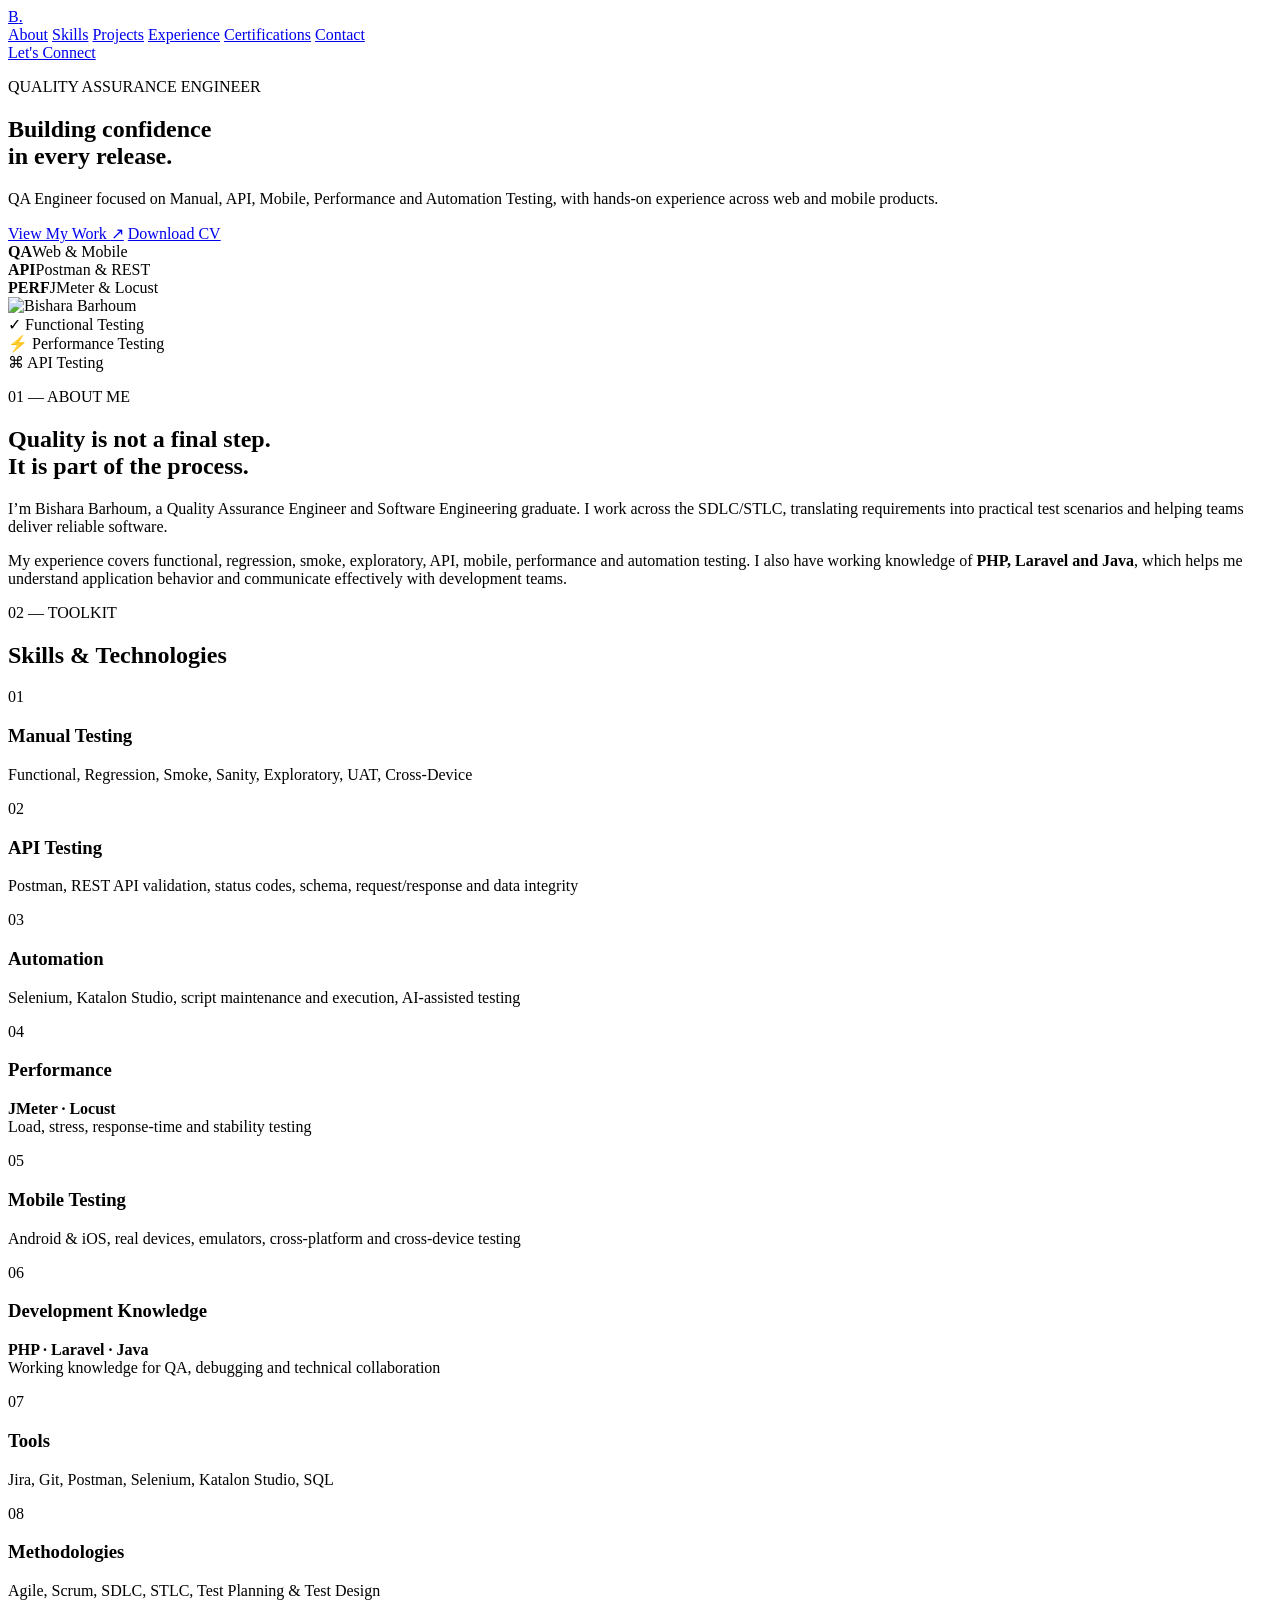
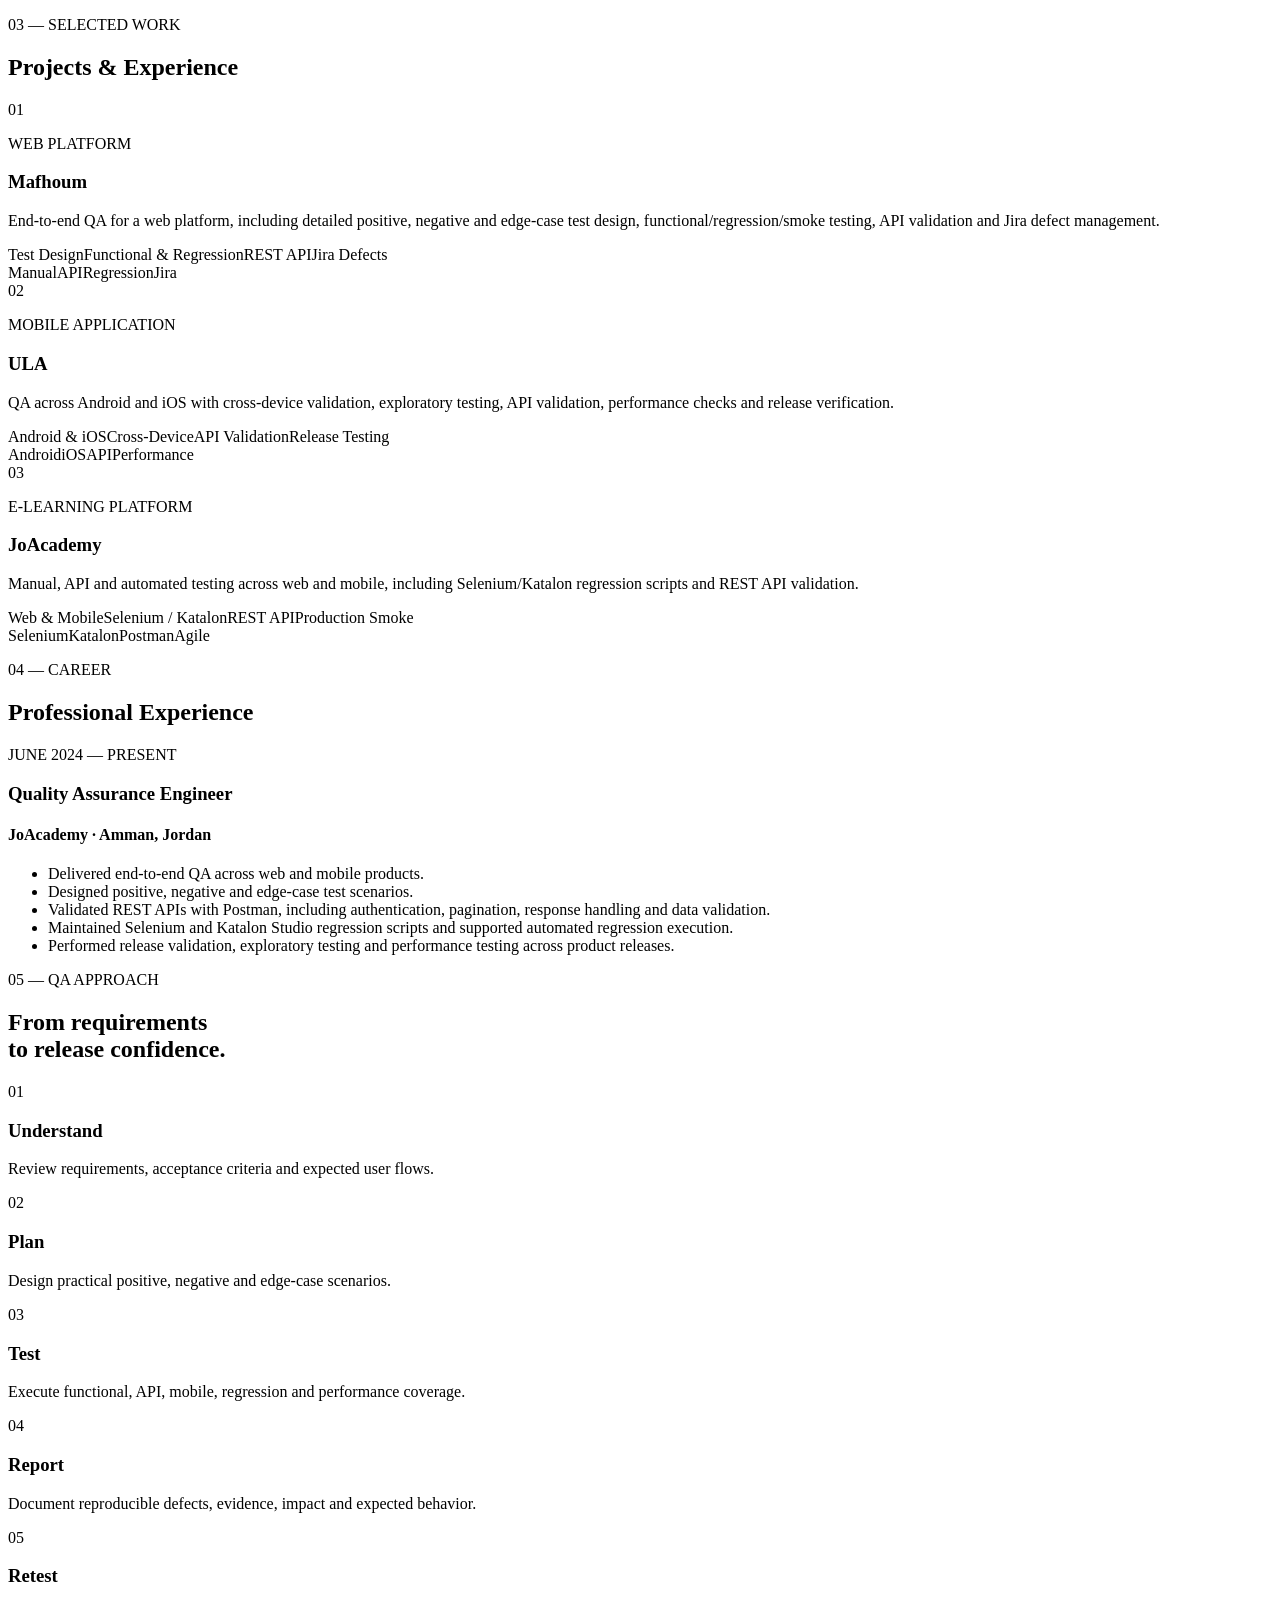
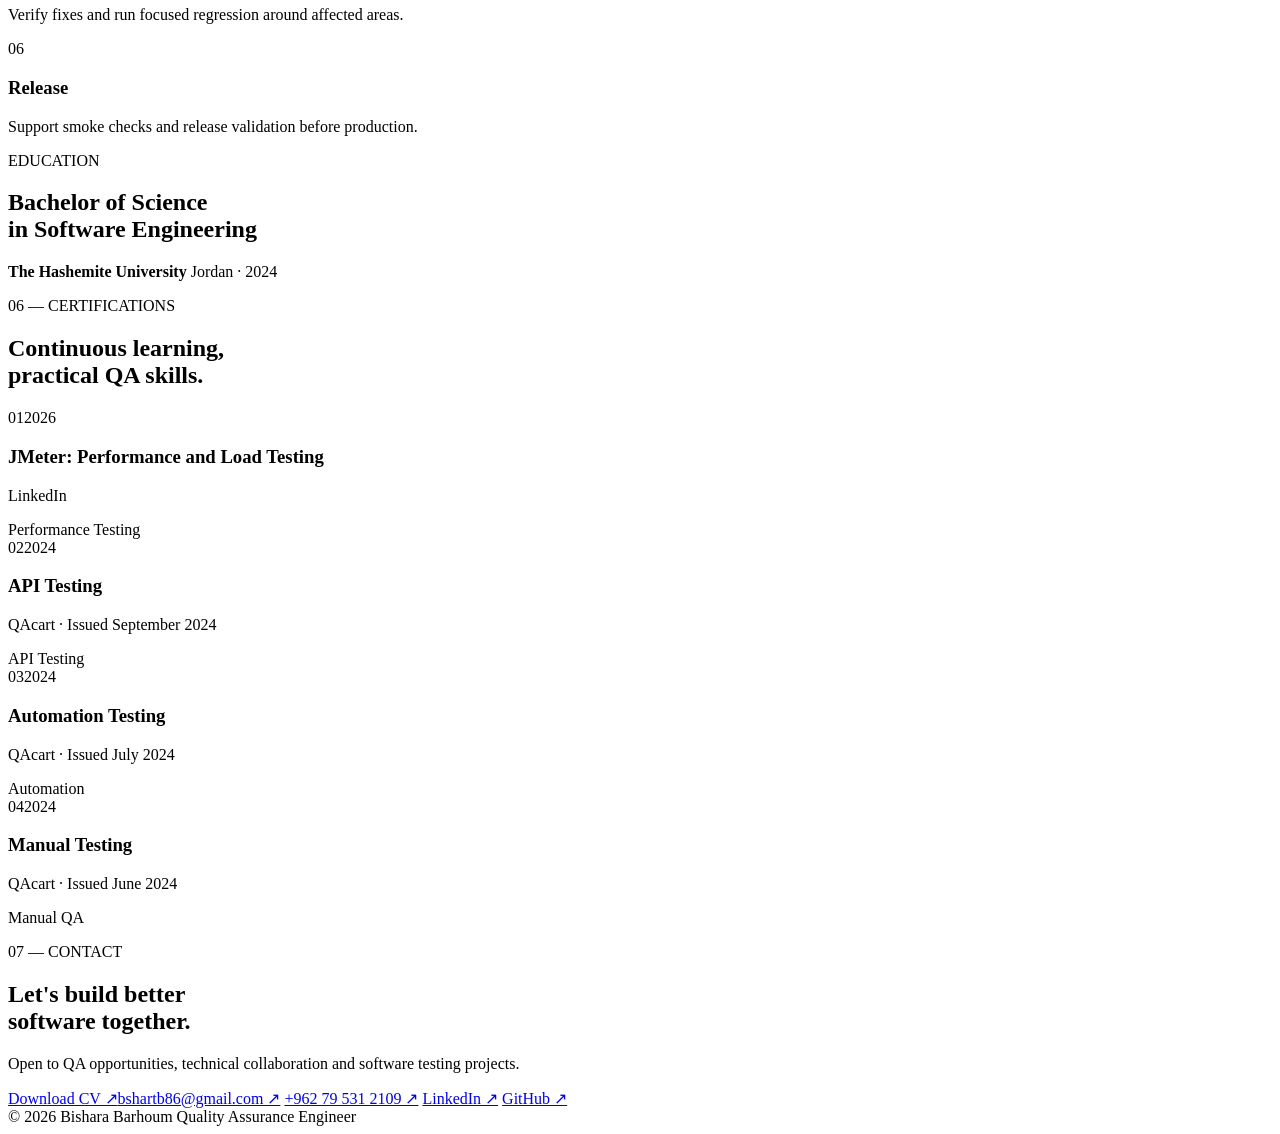
==== index.html @ f2422e17 "Add portfolio file: index.html" ====
<!DOCTYPE html>
<html lang="en">
<head>
  <meta charset="UTF-8" />
  <meta name="viewport" content="width=device-width, initial-scale=1.0" />
  <meta name="description" content="Bishara Barhoum — Quality Assurance Engineer Portfolio" />
  <title>Bishara Barhoum | QA Engineer</title>
  <link rel="preconnect" href="https://fonts.googleapis.com">
  <link rel="preconnect" href="https://fonts.gstatic.com" crossorigin>
  <link href="https://fonts.googleapis.com/css2?family=Inter:wght@400;500;600;700;800&display=swap" rel="stylesheet">
  <link rel="stylesheet" href="style.css" />
</head>
<body>
  <header class="nav">
    <a class="brand" href="#home">B<span>.</span></a>
    <nav>
      <a href="#about">About</a>
      <a href="#skills">Skills</a>
      <a href="#projects">Projects</a>
      <a href="#experience">Experience</a>
      <a href="#certifications">Certifications</a>
      <a href="#contact">Contact</a>
    </nav>
    <a class="nav-btn" href="#contact">Let's Connect</a>
  </header>

  <main>
    <section id="home" class="hero">
      <div class="hero-copy">
        <p class="eyebrow">QUALITY ASSURANCE ENGINEER</p>
        <h1>Building confidence<br>in every <span>release.</span></h1>
        <p class="lead">
          QA Engineer focused on Manual, API, Mobile, Performance and Automation Testing,
          with hands-on experience across web and mobile products.
        </p>
        <div class="hero-actions">
          <a class="btn primary" href="#projects">View My Work <span>↗</span></a>
          <a class="btn secondary" href="cv.html" target="_blank" rel="noopener">Download CV</a>
        </div>
        <div class="quick-stats">
          <div><strong>QA</strong><span>Web & Mobile</span></div>
          <div><strong>API</strong><span>Postman & REST</span></div>
          <div><strong>PERF</strong><span>JMeter & Locust</span></div>
        </div>
      </div>
      <div class="hero-visual">
        <div class="glow"></div>
        <div class="photo-card">
          <img src="assets/profile.svg" alt="Bishara Barhoum" />
        </div>
        <div class="floating-card card-one">✓ Functional Testing</div>
        <div class="floating-card card-two">⚡ Performance Testing</div>
        <div class="floating-card card-three">⌘ API Testing</div>
      </div>
    </section>

    <section id="about" class="section about">
      <div class="section-heading">
        <p class="eyebrow">01 — ABOUT ME</p>
        <h2>Quality is not a final step.<br><span>It is part of the process.</span></h2>
      </div>
      <div class="about-grid">
        <p>
          I’m Bishara Barhoum, a Quality Assurance Engineer and Software Engineering graduate.
          I work across the SDLC/STLC, translating requirements into practical test scenarios
          and helping teams deliver reliable software.
        </p>
        <p>
          My experience covers functional, regression, smoke, exploratory, API, mobile,
          performance and automation testing. I also have working knowledge of
          <strong>PHP, Laravel and Java</strong>, which helps me understand application
          behavior and communicate effectively with development teams.
        </p>
      </div>
    </section>

    <section id="skills" class="section">
      <div class="section-heading">
        <p class="eyebrow">02 — TOOLKIT</p>
        <h2>Skills & <span>Technologies</span></h2>
      </div>
      <div class="skills-grid">
        <article class="skill-card"><div class="icon">01</div><h3>Manual Testing</h3><p>Functional, Regression, Smoke, Sanity, Exploratory, UAT, Cross-Device</p></article>
        <article class="skill-card"><div class="icon">02</div><h3>API Testing</h3><p>Postman, REST API validation, status codes, schema, request/response and data integrity</p></article>
        <article class="skill-card"><div class="icon">03</div><h3>Automation</h3><p>Selenium, Katalon Studio, script maintenance and execution, AI-assisted testing</p></article>
        <article class="skill-card"><div class="icon">04</div><h3>Performance</h3><p><strong>JMeter · Locust</strong><br>Load, stress, response-time and stability testing</p></article>
        <article class="skill-card"><div class="icon">05</div><h3>Mobile Testing</h3><p>Android & iOS, real devices, emulators, cross-platform and cross-device testing</p></article>
        <article class="skill-card"><div class="icon">06</div><h3>Development Knowledge</h3><p><strong>PHP · Laravel · Java</strong><br>Working knowledge for QA, debugging and technical collaboration</p></article>
        <article class="skill-card"><div class="icon">07</div><h3>Tools</h3><p>Jira, Git, Postman, Selenium, Katalon Studio, SQL</p></article>
        <article class="skill-card"><div class="icon">08</div><h3>Methodologies</h3><p>Agile, Scrum, SDLC, STLC, Test Planning & Test Design</p></article>
      </div>
    </section>

    <section id="projects" class="section projects">
      <div class="section-heading">
        <p class="eyebrow">03 — SELECTED WORK</p>
        <h2>Projects & <span>Experience</span></h2>
      </div>
      <div class="project-list">
        <article class="project">
          <div class="project-number">01</div>
          <div>
            <p class="project-type">WEB PLATFORM</p>
            <h3>Mafhoum</h3>
            <p>End-to-end QA for a web platform, including detailed positive, negative and edge-case test design, functional/regression/smoke testing, API validation and Jira defect management.</p>
            <div class="project-details"><span>Test Design</span><span>Functional & Regression</span><span>REST API</span><span>Jira Defects</span></div>
            <div class="tags"><span>Manual</span><span>API</span><span>Regression</span><span>Jira</span></div>
          </div>
        </article>
        <article class="project">
          <div class="project-number">02</div>
          <div>
            <p class="project-type">MOBILE APPLICATION</p>
            <h3>ULA</h3>
            <p>QA across Android and iOS with cross-device validation, exploratory testing, API validation, performance checks and release verification.</p>
            <div class="project-details"><span>Android & iOS</span><span>Cross-Device</span><span>API Validation</span><span>Release Testing</span></div>
            <div class="tags"><span>Android</span><span>iOS</span><span>API</span><span>Performance</span></div>
          </div>
        </article>
        <article class="project">
          <div class="project-number">03</div>
          <div>
            <p class="project-type">E-LEARNING PLATFORM</p>
            <h3>JoAcademy</h3>
            <p>Manual, API and automated testing across web and mobile, including Selenium/Katalon regression scripts and REST API validation.</p>
            <div class="project-details"><span>Web & Mobile</span><span>Selenium / Katalon</span><span>REST API</span><span>Production Smoke</span></div>
            <div class="tags"><span>Selenium</span><span>Katalon</span><span>Postman</span><span>Agile</span></div>
          </div>
        </article>
      </div>
    </section>

    <section id="experience" class="section timeline-section">
      <div class="section-heading">
        <p class="eyebrow">04 — CAREER</p>
        <h2>Professional <span>Experience</span></h2>
      </div>
      <div class="timeline">
        <div class="timeline-item">
          <div class="timeline-dot"></div>
          <div class="timeline-date">JUNE 2024 — PRESENT</div>
          <h3>Quality Assurance Engineer</h3>
          <h4>JoAcademy · Amman, Jordan</h4>
          <ul>
            <li>Delivered end-to-end QA across web and mobile products.</li>
            <li>Designed positive, negative and edge-case test scenarios.</li>
            <li>Validated REST APIs with Postman, including authentication, pagination, response handling and data validation.</li>
            <li>Maintained Selenium and Katalon Studio regression scripts and supported automated regression execution.</li>
            <li>Performed release validation, exploratory testing and performance testing across product releases.</li>
          </ul>
        </div>
      </div>
    </section>

    <section class="section approach">
      <div class="section-heading">
        <p class="eyebrow">05 — QA APPROACH</p>
        <h2>From requirements<br><span>to release confidence.</span></h2>
      </div>
      <div class="approach-grid">
        <article><span>01</span><h3>Understand</h3><p>Review requirements, acceptance criteria and expected user flows.</p></article>
        <article><span>02</span><h3>Plan</h3><p>Design practical positive, negative and edge-case scenarios.</p></article>
        <article><span>03</span><h3>Test</h3><p>Execute functional, API, mobile, regression and performance coverage.</p></article>
        <article><span>04</span><h3>Report</h3><p>Document reproducible defects, evidence, impact and expected behavior.</p></article>
        <article><span>05</span><h3>Retest</h3><p>Verify fixes and run focused regression around affected areas.</p></article>
        <article><span>06</span><h3>Release</h3><p>Support smoke checks and release validation before production.</p></article>
      </div>
    </section>

    <section class="section education">
      <div class="edu-box">
        <div>
          <p class="eyebrow">EDUCATION</p>
          <h2>Bachelor of Science<br>in Software Engineering</h2>
        </div>
        <div class="edu-meta">
          <strong>The Hashemite University</strong>
          <span>Jordan · 2024</span>
        </div>
      </div>
    </section>


    <section id="certifications" class="section certifications">
      <div class="section-heading">
        <p class="eyebrow">06 — CERTIFICATIONS</p>
        <h2>Continuous learning,<br><span>practical QA skills.</span></h2>
      </div>
      <div class="cert-grid">
        <article class="cert-card">
          <div class="cert-top"><span>01</span><span>2026</span></div>
          <h3>JMeter: Performance and Load Testing</h3>
          <p>LinkedIn</p>
          <span class="cert-badge">Performance Testing</span>
        </article>
        <article class="cert-card">
          <div class="cert-top"><span>02</span><span>2024</span></div>
          <h3>API Testing</h3>
          <p>QAcart · Issued September 2024</p>
          <span class="cert-badge">API Testing</span>
        </article>
        <article class="cert-card">
          <div class="cert-top"><span>03</span><span>2024</span></div>
          <h3>Automation Testing</h3>
          <p>QAcart · Issued July 2024</p>
          <span class="cert-badge">Automation</span>
        </article>
        <article class="cert-card">
          <div class="cert-top"><span>04</span><span>2024</span></div>
          <h3>Manual Testing</h3>
          <p>QAcart · Issued June 2024</p>
          <span class="cert-badge">Manual QA</span>
        </article>
      </div>
    </section>

    <section id="contact" class="section contact">
      <p class="eyebrow">07 — CONTACT</p>
      <h2>Let's build better<br><span>software together.</span></h2>
      <p class="contact-copy">Open to QA opportunities, technical collaboration and software testing projects.</p>
      <div class="contact-links">
        <a href="cv.html" target="_blank" rel="noopener" class="cv-link">Download CV ↗</a><a href="mailto:bshartb86@gmail.com">bshartb86@gmail.com ↗</a>
        <a href="tel:+962795312109">+962 79 531 2109 ↗</a>
        <a href="https://www.linkedin.com/in/bishara-barhoum-b8505b319" target="_blank" rel="noopener">LinkedIn ↗</a>
        <a href="https://github.com/bshara1" target="_blank" rel="noopener">GitHub ↗</a>
      </div>
    </section>
  </main>

  <footer>
    <span>© 2026 Bishara Barhoum</span>
    <span>Quality Assurance Engineer</span>
  </footer>
  <script src="script.js"></script>
</body>
</html>
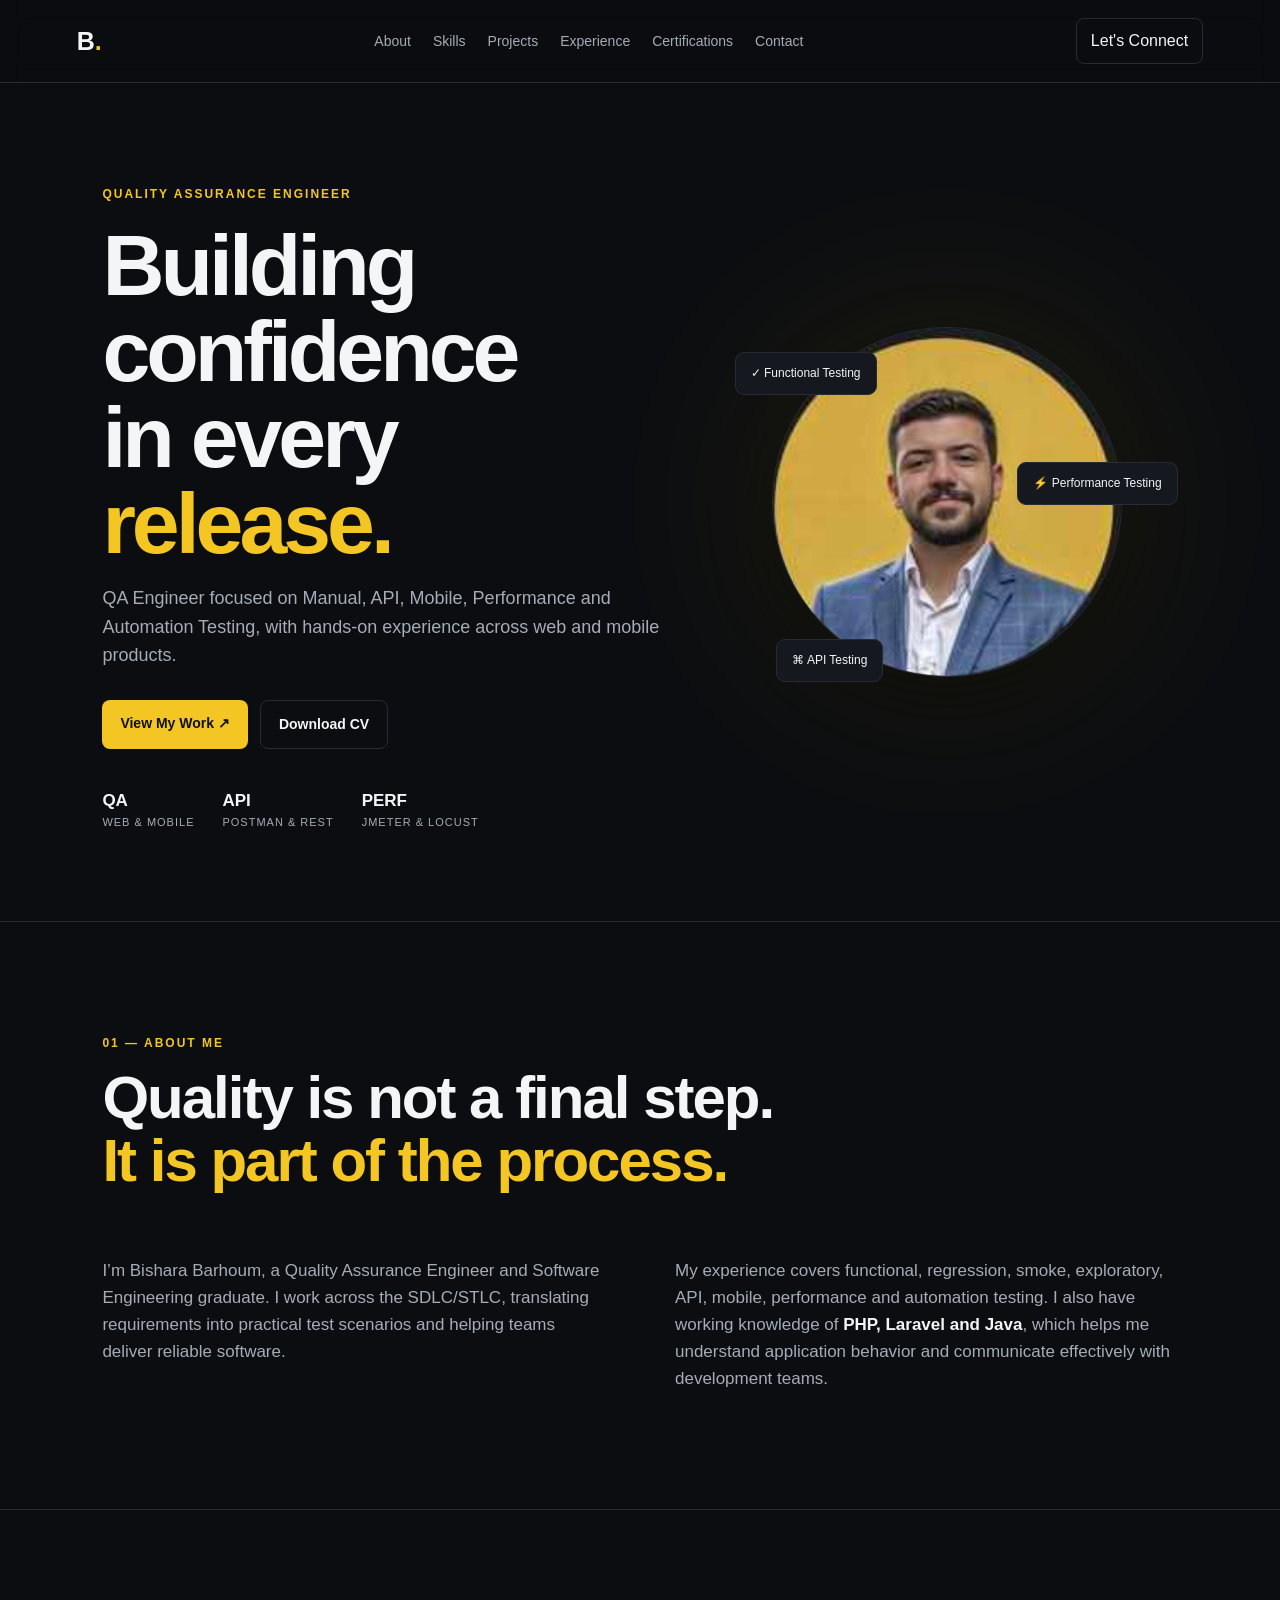
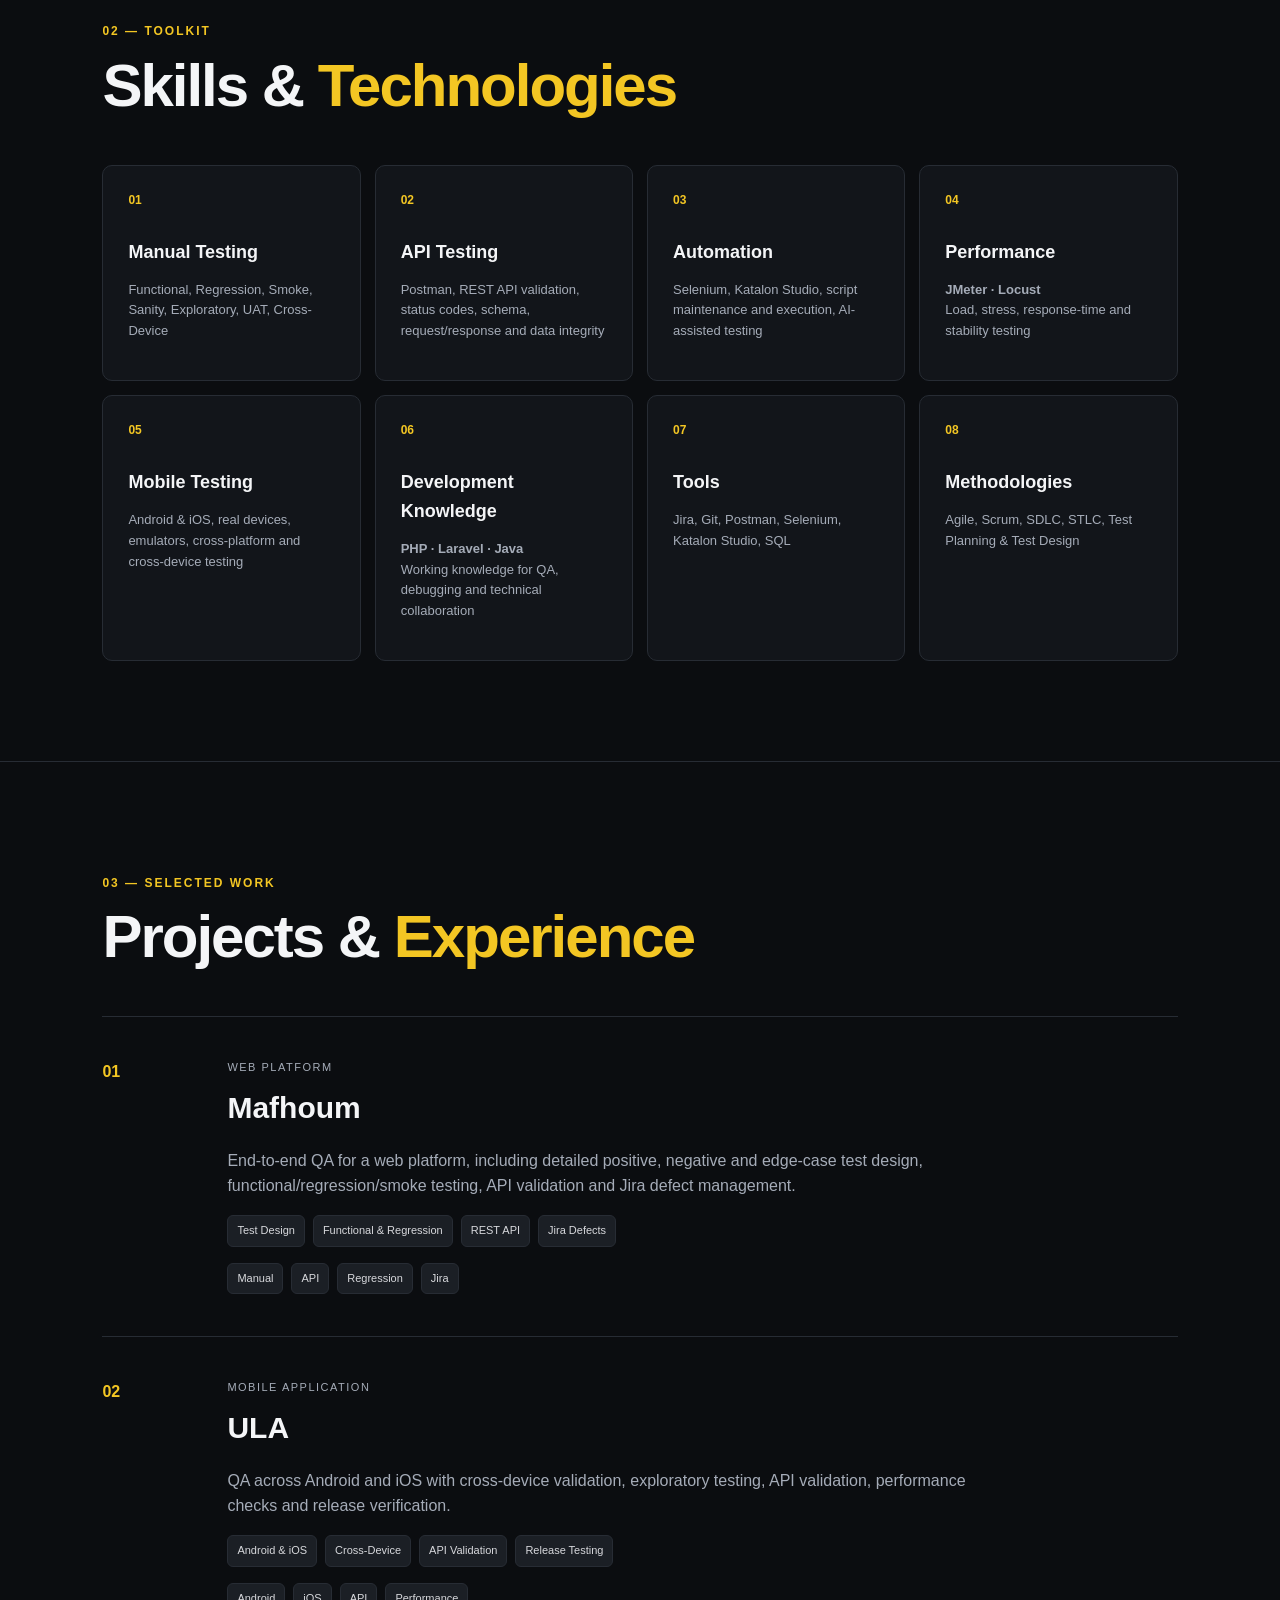
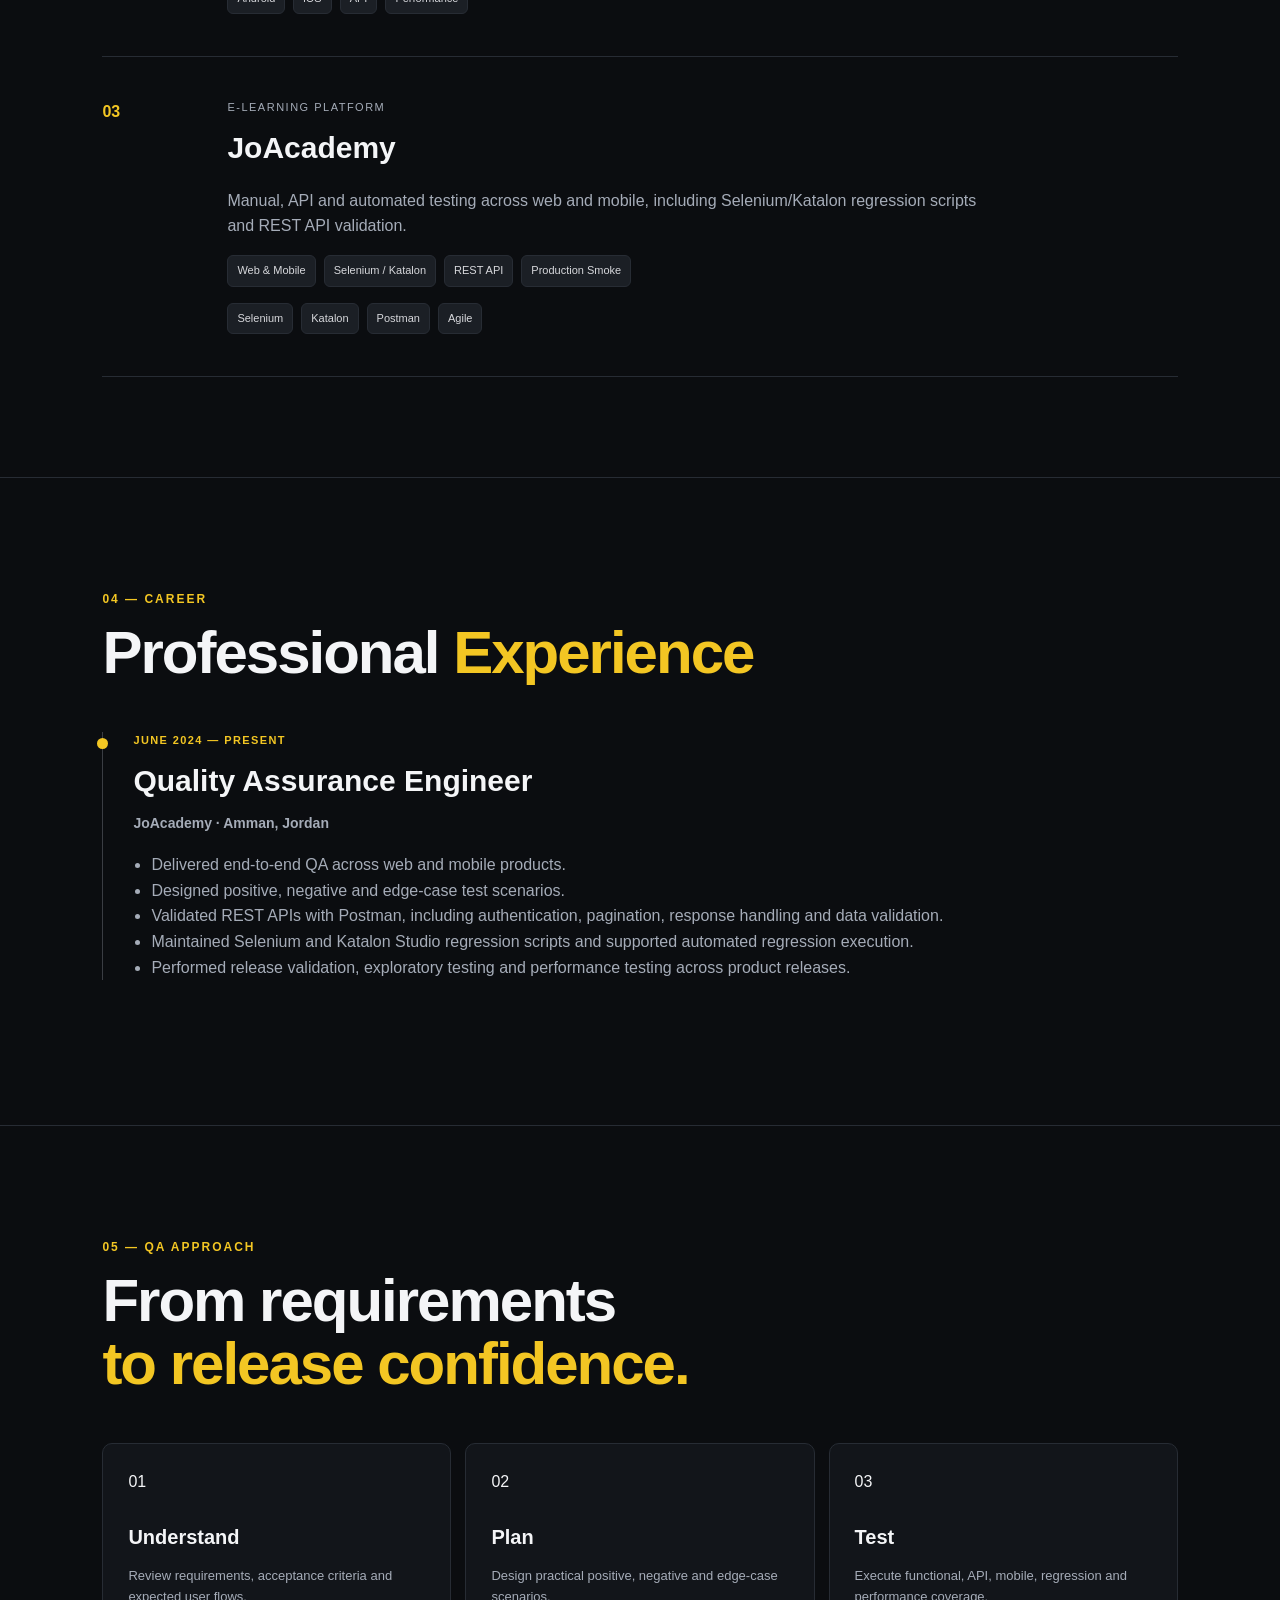
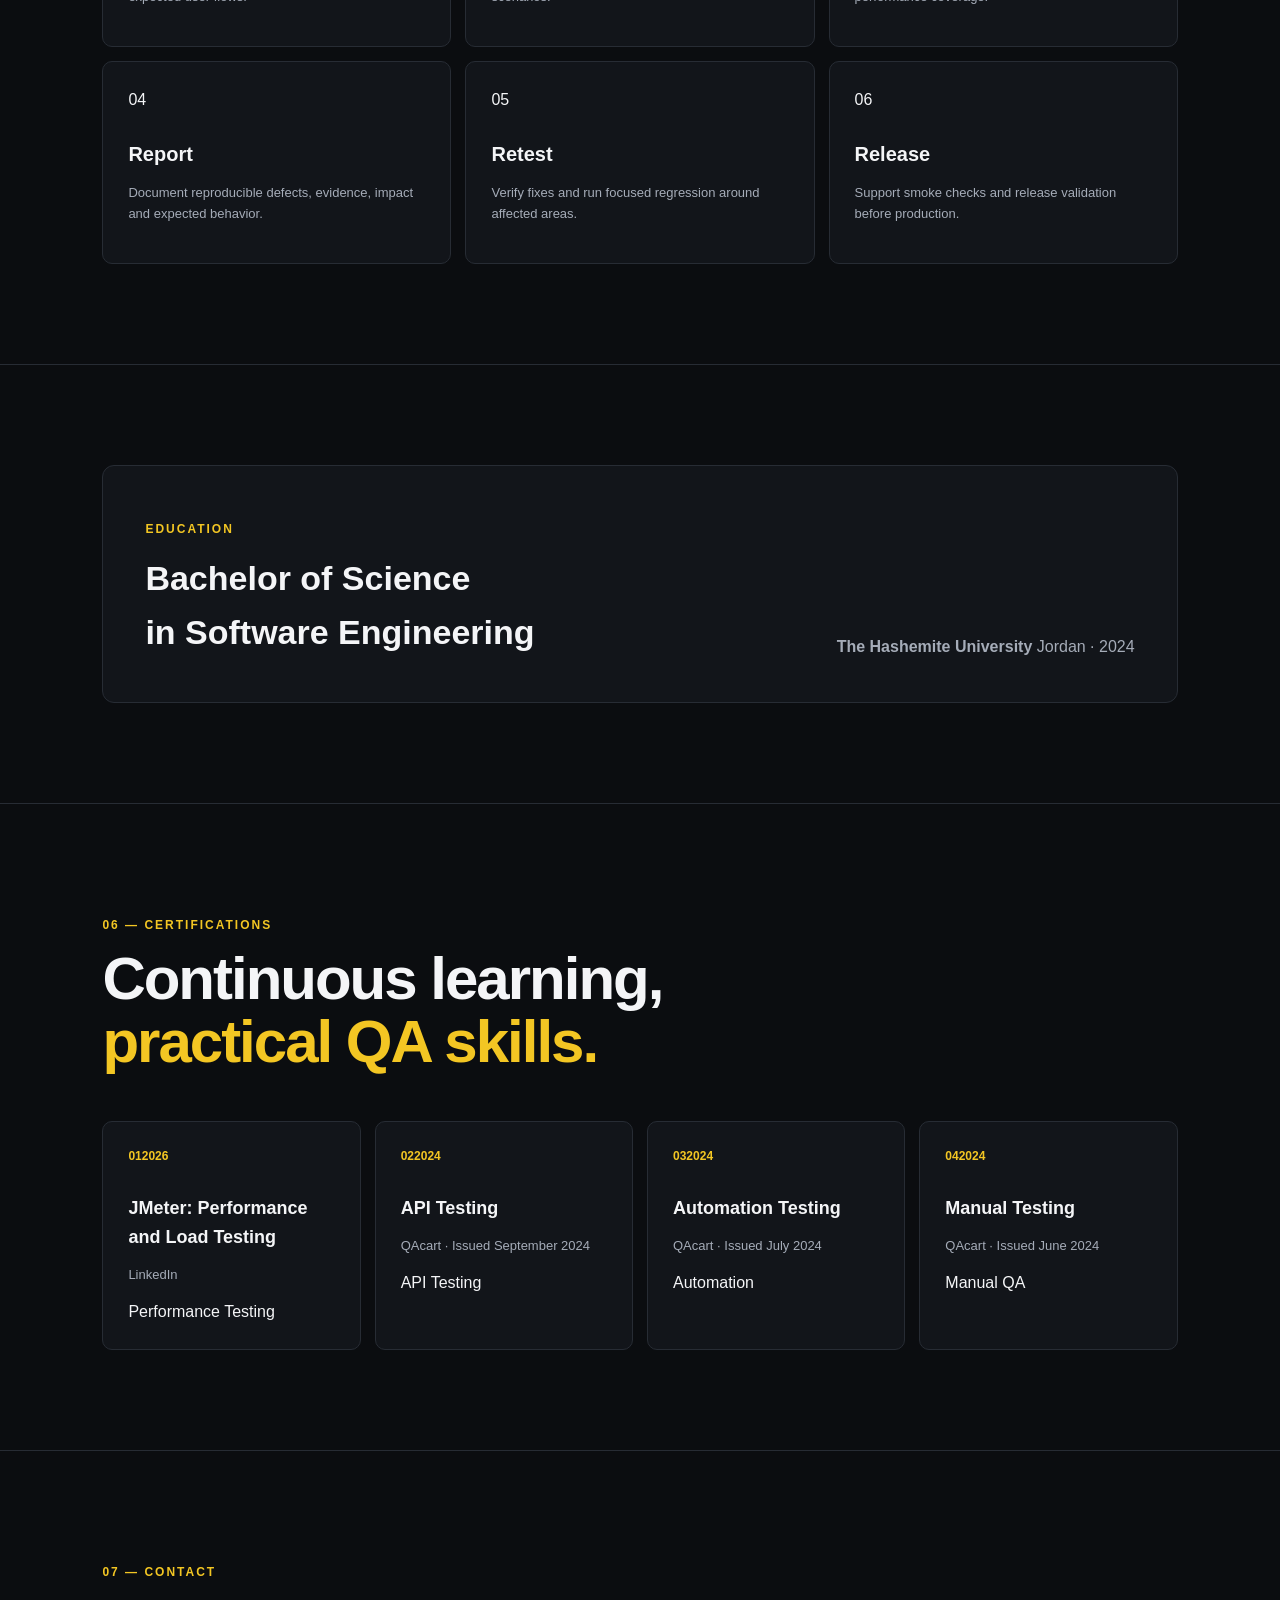
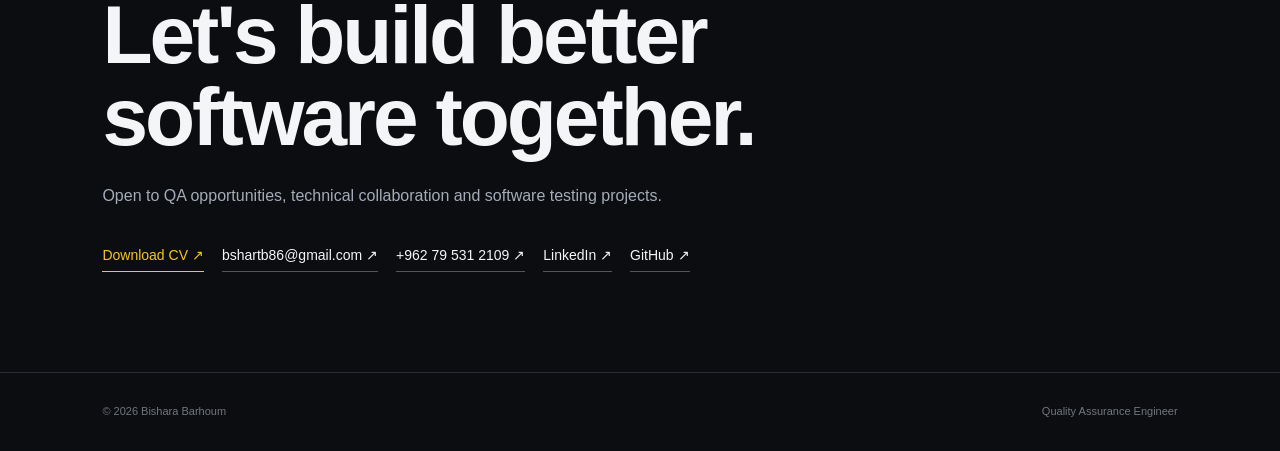
==== commit 93c59efb: "Use updated profile photo in portfolio" ====
--- a/index.html
+++ b/index.html
@@ -46,7 +46,7 @@
       <div class="hero-visual">
         <div class="glow"></div>
         <div class="photo-card">
-          <img src="assets/profile.svg" alt="Bishara Barhoum" />
+          <img src="assets/profile.jpg" alt="Bishara Barhoum" />
         </div>
         <div class="floating-card card-one">✓ Functional Testing</div>
         <div class="floating-card card-two">⚡ Performance Testing</div>
--- a/style.css
+++ b/style.css
@@ -0,0 +1 @@
+:root{--bg:#0b0d10;--panel:#12151a;--line:#272c34;--text:#f4f5f7;--muted:#a5acb8;--accent:#f3c623;--accent2:#ffd84d}*{box-sizing:border-box}html{scroll-behavior:smooth}body{margin:0;background:var(--bg);color:var(--text);font-family:Inter,Arial,sans-serif;line-height:1.6}a{color:inherit;text-decoration:none}.nav{position:sticky;top:0;z-index:20;display:flex;align-items:center;justify-content:space-between;padding:18px 6vw;background:rgba(11,13,16,.92);backdrop-filter:blur(12px);border-bottom:1px solid var(--line)}.brand{font-size:25px;font-weight:800}.brand span{color:var(--accent)}nav{display:flex;gap:22px}nav a{color:var(--muted);font-size:14px}nav a:hover{color:var(--accent)}.nav-btn{padding:9px 14px;border:1px solid var(--line);border-radius:8px}.hero{min-height:90vh;display:grid;grid-template-columns:1.1fr .9fr;gap:50px;align-items:center;padding:90px 8vw}.eyebrow,.eye brow{color:var(--accent);font-size:12px;font-weight:800;letter-spacing:2px}.hero h1{font-size:clamp(48px,7vw,86px);line-height:1;letter-spacing:-4px;margin:18px 0}.hero h1 span,.section-heading span{color:var(--accent)}.lead{max-width:700px;color:var(--muted);font-size:18px}.hero-actions{display:flex;gap:12px;margin-top:30px;flex-wrap:wrap}.btn{display:inline-block;padding:12px 18px;border-radius:8px;font-weight:700;font-size:14px}.primary{background:var(--accent);color:#111}.secondary{border:1px solid var(--line)}.primary:hover{background:var(--accent2)}.quick-stats{display:flex;gap:28px;margin-top:38px;flex-wrap:wrap}.quick-stats div{display:grid}.quick-stats strong{font-size:17px}.quick-stats span{color:var(--muted);font-size:11px;text-transform:uppercase;letter-spacing:1px}.hero-visual{position:relative;min-height:500px;display:grid;place-items:center}.glow{position:absolute;width:340px;height:340px;background:var(--accent);filter:blur(100px);opacity:.12;border-radius:50%}.photo-card{width:min(350px,78vw);aspect-ratio:1;border:1px solid var(--line);border-radius:50%;overflow:hidden;background:var(--panel);box-shadow:0 20px 60px rgba(0,0,0,.35);position:relative;z-index:2}.photo-card img{width:100%;height:100%;object-fit:cover}.floating-card{position:absolute;background:#15191f;border:1px solid var(--line);padding:11px 15px;border-radius:9px;font-size:12px;z-index:3}.card-one{left:4%;top:20%}.card-two{right:0;top:42%}.card-three{left:13%;bottom:14%}.section{padding:100px 8vw;border-top:1px solid var(--line)}.section-heading{margin-bottom:48px}.section-heading h2{font-size:clamp(36px,5vw,60px);line-height:1.05;margin:0;letter-spacing:-2px}.about-grid{display:grid;grid-template-columns:1fr 1fr;gap:70px}.about-grid p{color:var(--muted);font-size:17px}.about-grid strong{color:var(--text)}.skills-grid,.cert-grid{display:grid;grid-template-columns:repeat(4,1fr);gap:14px}.skill-card,.cert-card,.approach-grid article{background:var(--panel);border:1px solid var(--line);padding:25px;border-radius:10px}.icon,.cert-top{color:var(--accent);font-weight:800;font-size:12px}.skill-card h3,.cert-card h3{margin:28px 0 8px;font-size:18px}.skill-card p,.cert-card p,.approach-grid p{color:var(--muted);font-size:13px}.project-list{border-top:1px solid var(--line)}.project{display:grid;grid-template-columns:90px 1fr;gap:35px;padding:42px 0;border-bottom:1px solid var(--line)}.project-number{color:var(--accent);font-weight:800}.project-type{font-size:11px;letter-spacing:1.5px;color:var(--muted);margin:0 0 7px}.project h3{font-size:30px;margin:0 0 9px}.project p{max-width:760px;color:var(--muted)}.project-details,.tags{display:flex;gap:8px;flex-wrap:wrap;margin-top:16px}.project-details span,.tags span{font-size:11px;color:#d7d8dc;background:#1b1f25;border:1px solid var(--line);padding:6px 9px;border-radius:6px}.timeline{max-width:850px;border-left:1px solid #3a3d43;padding-left:30px}.timeline-item{position:relative;margin-bottom:45px}.timeline-dot{position:absolute;width:11px;height:11px;border-radius:50%;background:var(--accent);left:-36px;top:6px}.timeline-date{font-size:11px;color:var(--accent);font-weight:800;letter-spacing:1.4px}.timeline h3{font-size:30px;margin:7px 0}.timeline h4{color:var(--muted);font-size:14px;margin:0 0 18px}.timeline ul{color:var(--muted);padding-left:18px}.edu-box{background:var(--panel);border:1px solid var(--line);border-radius:12px;padding:42px;display:flex;justify-content:space-between;align-items:end}.edu-box h2{font-size:34px;margin:0}.edu-meta{text-align:right;color:var(--muted)}.contact h2{font-size:clamp(45px,7vw,82px);line-height:1;letter-spacing:-3px;margin:0}.contact-copy{color:var(--muted);margin:25px 0 35px}.contact-links{display:flex;gap:18px;flex-wrap:wrap}.contact-links a{border-bottom:1px solid #555;padding-bottom:5px;font-size:14px}.contact-links a:hover{color:var(--accent);border-color:var(--accent)}footer{padding:30px 8vw;display:flex;justify-content:space-between;color:#73767e;font-size:11px;border-top:1px solid var(--line)}.approach-grid{display:grid;grid-template-columns:repeat(3,1fr);gap:14px}.approach-grid h3{font-size:20px;margin:26px 0 8px}.cv-link{border-color:var(--accent)!important;color:var(--accent)}@media(max-width:900px){nav{display:none}.hero{grid-template-columns:1fr;padding-top:60px}.hero-visual{min-height:420px}.skills-grid,.cert-grid{grid-template-columns:repeat(2,1fr)}.about-grid{grid-template-columns:1fr;gap:25px}.approach-grid{grid-template-columns:repeat(2,1fr)}.edu-box{display:block}.edu-meta{text-align:left;margin-top:25px}}@media(max-width:600px){.hero{padding-left:6vw;padding-right:6vw}.section{padding:75px 6vw}.hero h1{font-size:48px}.skills-grid,.cert-grid,.approach-grid{grid-template-columns:1fr}.project{grid-template-columns:1fr;gap:8px}.project-number{margin-bottom:5px}.edu-box{padding:28px}.edu-box h2{font-size:27px}.hero-visual{min-height:340px}.photo-card{width:280px}.floating-card{font-size:10px}.card-one{left:0}.card-two{right:-5px}.card-three{left:5%}footer{padding:25px 6vw;display:grid;gap:8px}}
